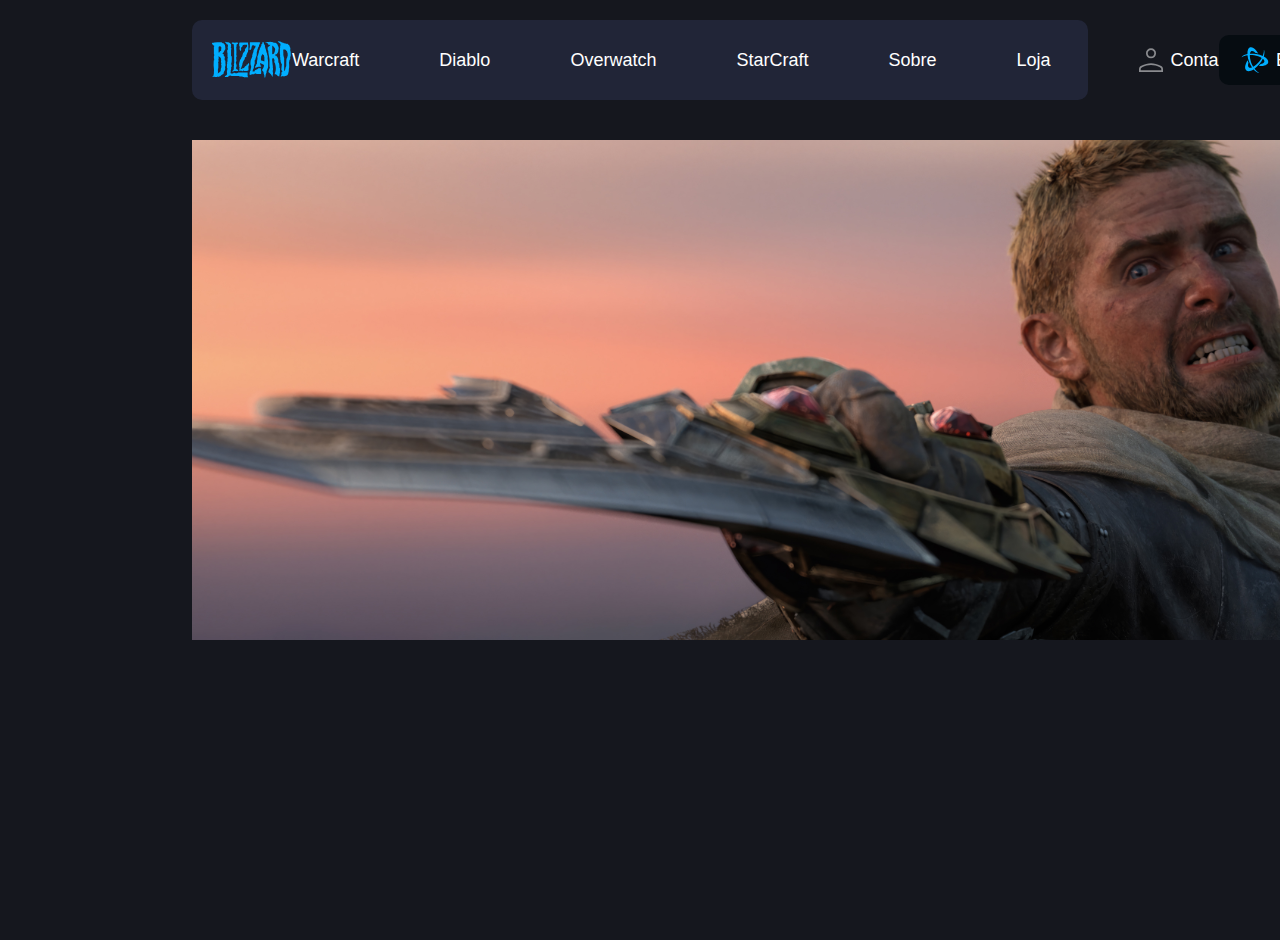
==== index.html @ a3da17a2 "Header e Iniciando Main" ====
<!DOCTYPE html>
<html lang="en">
<head>
    <meta charset="UTF-8">
    <meta http-equiv="X-UA-Compatible" content="IE=edge">
    <meta name="viewport" content="width=device-width, initial-scale=1.0">
    <link rel="stylesheet" href="./geral.css">
    <link rel="stylesheet" href="/styles/">
    <title>Blizzard</title>
</head>
<body>
    <header>
        <!-- Header com links de navegação, login e senha. -->
        <aside id="lado-esquerdo">
            <img id="logo-blizzard" src="./images/logo.svg" alt="">
        </aside>
        <ul>
            <li><a href="https://worldofwarcraft.blizzard.com/pt-br/" class="gameFonte">Warcraft</a></li>
            <li><a href="#" class="gameFonte">Diablo</a></li>
            <li><a href="#" class="gameFonte">Overwatch</a></li>
            <li><a href="#" class="gameFonte">StarCraft</a></li>
            <li><a href="#" class="mudaFonte">Sobre</a></li>
            <li><a href="#" class="mudaFonte">Loja</a></li>
            <li id="alinha-icone"><img src="/images/conta.svg" alt=""><a id="conta" href="#" class="mudaFonte">Conta</a></li>
        </ul>
        <aside id="lado-direito">
            <div id="content-button">
                <button id="button-donwload" type="submit"><img id="image-donwload" src="/images/logo2.svg" alt="Bot"><label id="text-button" class="mudaFonte">Baixe o Battle.net</label></button>
            </div>
        </aside>
    </header>
    <main>
        <!-- Corpo Principal da página, irá conter 3 itens para venda no carrossel -->
        <section class="banner"></section>
        <section id="games-box"></section>
    </main>
    <footer>

    </footer>
</body>
</html>
---- geral.css ----
*{
    margin: 0%;
    padding: 0%;
    font-family: 'Trebuchet MS', 'Lucida Sans Unicode', 'Lucida Grande', 'Lucida Sans', Arial, sans-serif;
    color: var(--corBranca);
}
:root{
    --corBranca:white;
    --corPreta:black;
    --corNavBar:#282d43cc;
    --corBackGroundNavBarButton:#060c11;
    --corBackGroundAll:#15171e;
    --corNavBar:#222639f2;
}
body{
    display: flex;
    flex-direction: column;
    background-color: var(--corBackGroundAll);
    align-items: center;
    justify-content: center;

}
/* INICIO HEADER */
header{
    display: flex;
    justify-content: space-between;
    border-radius: 10px;
    margin-top: 20px;
    width: 70%;
    height: 80px;
    background-color: var(--corNavBar);
}
#logo-blizzard{
    width: 80px;
    
}
ul{
gap: 80px;
display: flex;
align-items: center;
justify-content: center;
}
#user-image{
    display: flex;
    justify-content: center;
    align-items: center;
    text-align: center;
}
a,li{
    text-decoration: none;
    list-style-type: none;
}

#lado-esquerdo{
    display: flex;
    margin-left: 20px;
    align-items: center;
    justify-content: center;
}
nav{
    display: flex;
}
#lado-direito{
    margin-right:20px ;
    display: flex;
    align-items: center;
    justify-content: center;
}
#button-donwload{
    display: flex;
    align-items: center;
    justify-content: center;
    gap: 6px;
    background-color: var(--corBackGroundNavBarButton);
    border: none;
    width: 220px;
    height: 50px;
    border-radius: 10px;
}
#button-donwload:hover{
    background-color: #03002b;
}
a:hover{
    color: #ffffff50;
}
#image-donwload{
    width: 30px;
    
}
.gameFonte,.mudaFonte{
    font-size:18px;
}
#alinha-icone{
    display: flex;
   justify-content: center;
   align-items: center;
}
/* FIM HEADER */

/* INICIO MAIN */
main{
    margin-top: 40px;
    width: 70%;
    height: 800px;
    background-color: rgba(0, 0, 0, 0);
}
.banner{
   width: 1345px;
   height: 500px;
   background-image: url(/images/banner.svg);
   background-repeat: no-repeat;
   background-color: red;
}
 
/* FIM MAIN */
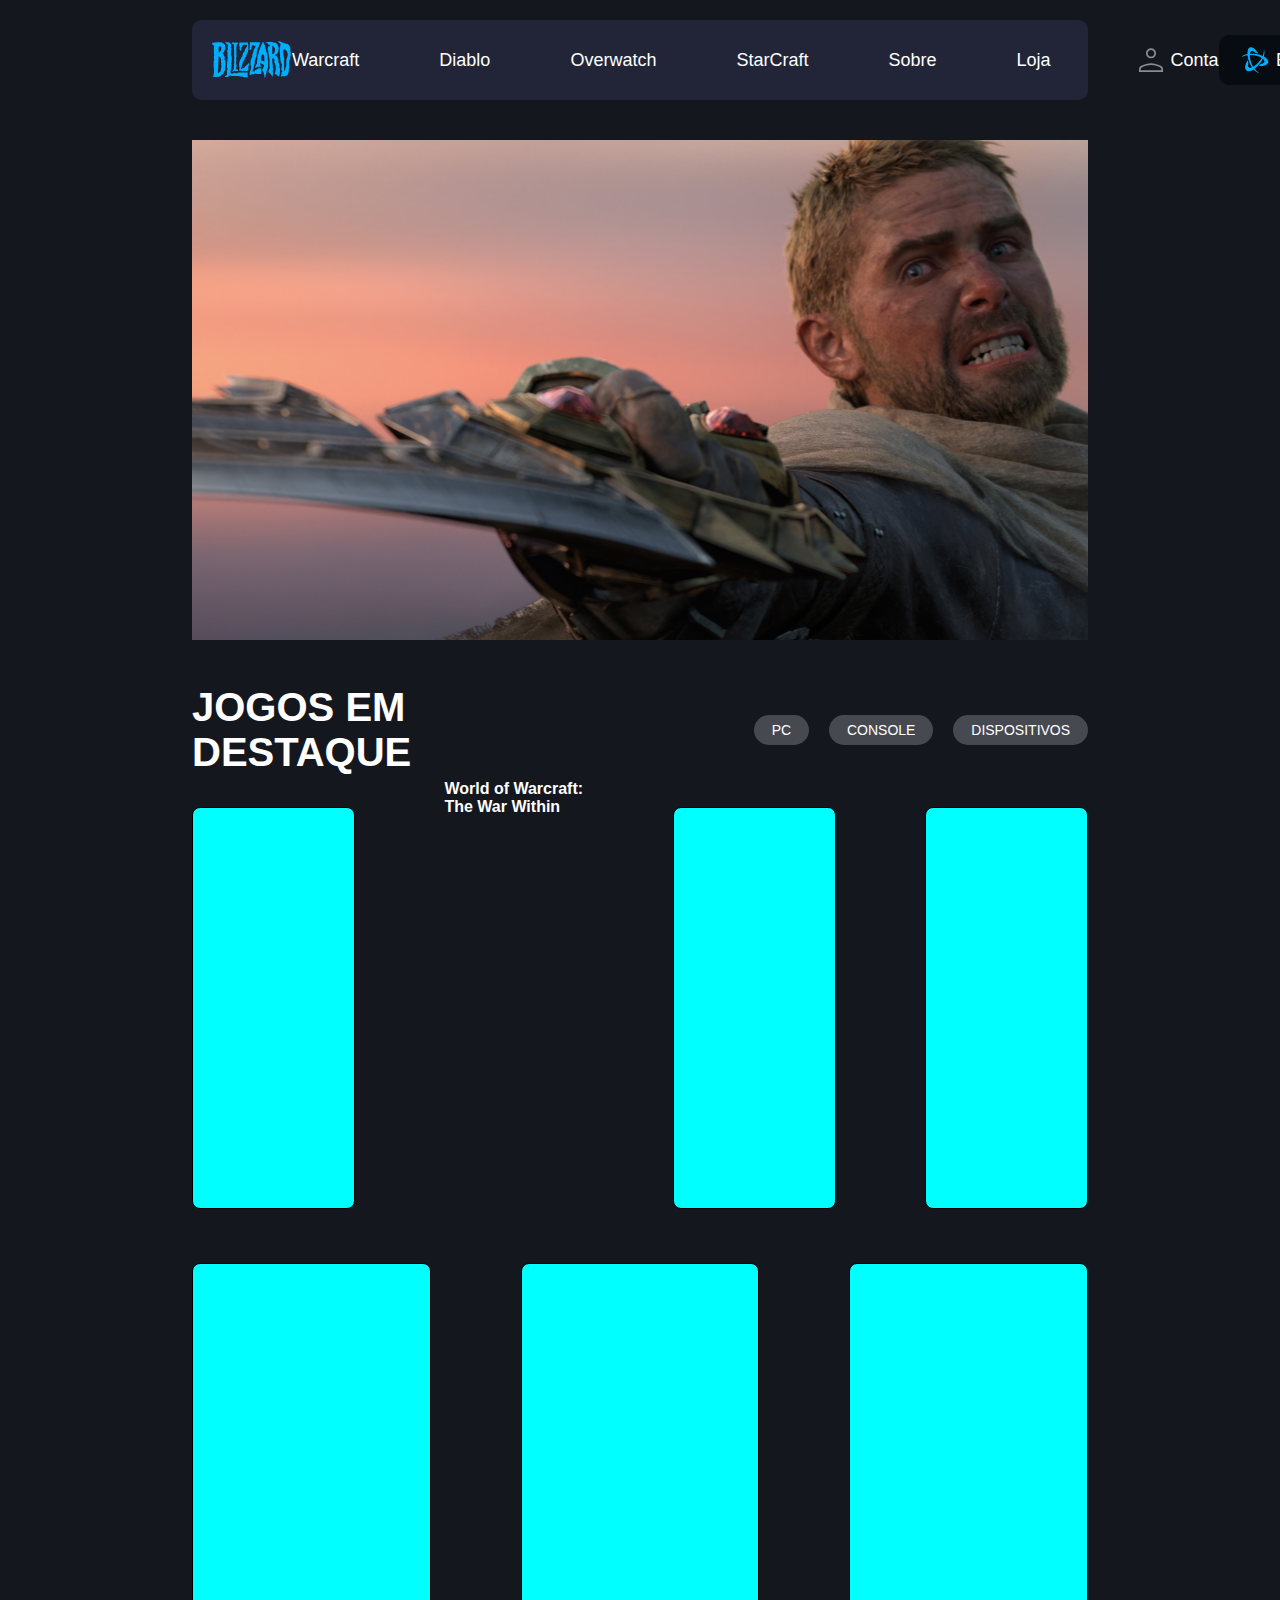
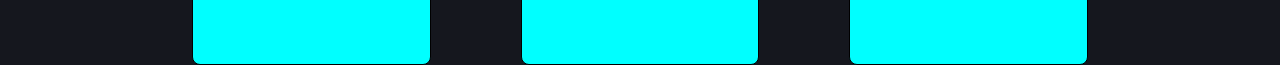
==== commit ff2564ad: "Iniciando box-card" ====
--- a/index.html
+++ b/index.html
@@ -32,7 +32,43 @@
     <main>
         <!-- Corpo Principal da página, irá conter 3 itens para venda no carrossel -->
         <section class="banner"></section>
-        <section id="games-box"></section>
+        <section id="games-box">
+            <div id="toop-side-tittle">
+                <aside id="jogosEmDestaque">
+                    <h1>JOGOS EM DESTAQUE</h1>
+                </aside>
+                <aside id="dispositivos">
+                    <p>PC</p>
+                    <p>CONSOLE</p>
+                    <p>DISPOSITIVOS</p>
+                </aside>
+            </div>
+        <div id="container-box">
+            <div class="containers-box">
+                <div class="box-card"></div>
+                <div class="text-box">
+                    <h4>World of Warcraft: The War Within</h4>
+                  </div>
+                <div class="box-card">
+
+                </div>
+                <div class="box-card">
+
+                </div>
+            </div>
+            <div class="containers-box">    
+                <div class="box-card">
+
+                </div>
+                <div class="box-card">
+
+                </div>
+                <div class="box-card">
+
+                </div>
+            </div>
+        </div>
+        </section>
     </main>
     <footer>
 
--- a/geral.css
+++ b/geral.css
@@ -78,7 +78,7 @@
     border-radius: 10px;
 }
 #button-donwload:hover{
-    background-color: #03002b;
+    background-color: #04003d;
 }
 a:hover{
     color: #ffffff50;
@@ -105,11 +105,76 @@
     background-color: rgba(0, 0, 0, 0);
 }
 .banner{
-   width: 1345px;
+   width: 100%;
    height: 500px;
    background-image: url(/images/banner.svg);
    background-repeat: no-repeat;
-   background-color: red;
+   background-position: center;
+   background-size: cover;
+   
 }
+#toop-side-tittle{
+    display: flex;
+    justify-content: space-between;
+    margin-top: 40px;
+    width: 100%;
+    height: 100px;
+    background-color:var(--corBackGroundAll);
+}
+ #jogosEmDestaque{
+    display: flex;
+    justify-content: flex-start;
+    align-items: center;
+    width: 40%;
+    height: 100px;
+    background-color: var(--corBackGroundAll);
+ }
+ #jogosEmDestaque h1{
+    font-size: 40px;
+ }
+ #dispositivos{
+    display: flex;
+    justify-content: flex-end;
+    align-items: center;
+    gap: 20px;
+    width: 40%;
+    height: 100px;
+    font-size: 14px;
+    background-color:var(--corBackGroundAll);
+    
+ }
+ p{
+    display: flex;
+    align-items:center;
+    justify-content: center;
+    text-align: center;
+    padding:2% 5%;
+    background-color: rgba(240, 248, 255, 0.226);
+    border-radius: 20px;
+ }
+ #dispositivos p:hover{
+    cursor: pointer;
+    background-color: rgba(255, 255, 255, 0.541);
+ }
+ /* CONTAINER BOX */
+ #container-box{
+    display: block;
  
+ }
+ .containers-box{
+    display: flex;
+    gap: 10%;
+    justify-content: center;
+    margin-bottom: 3%;
+ }
+ 
+ .box-card{
+    margin-top: 3%;
+    width: 300px;
+    height: 400px;
+    border-radius: 8px;
+    background-color: aqua;
+    border: solid 1px black;
+ }
+ /* FIM CONTAINER BOX */
 /* FIM MAIN */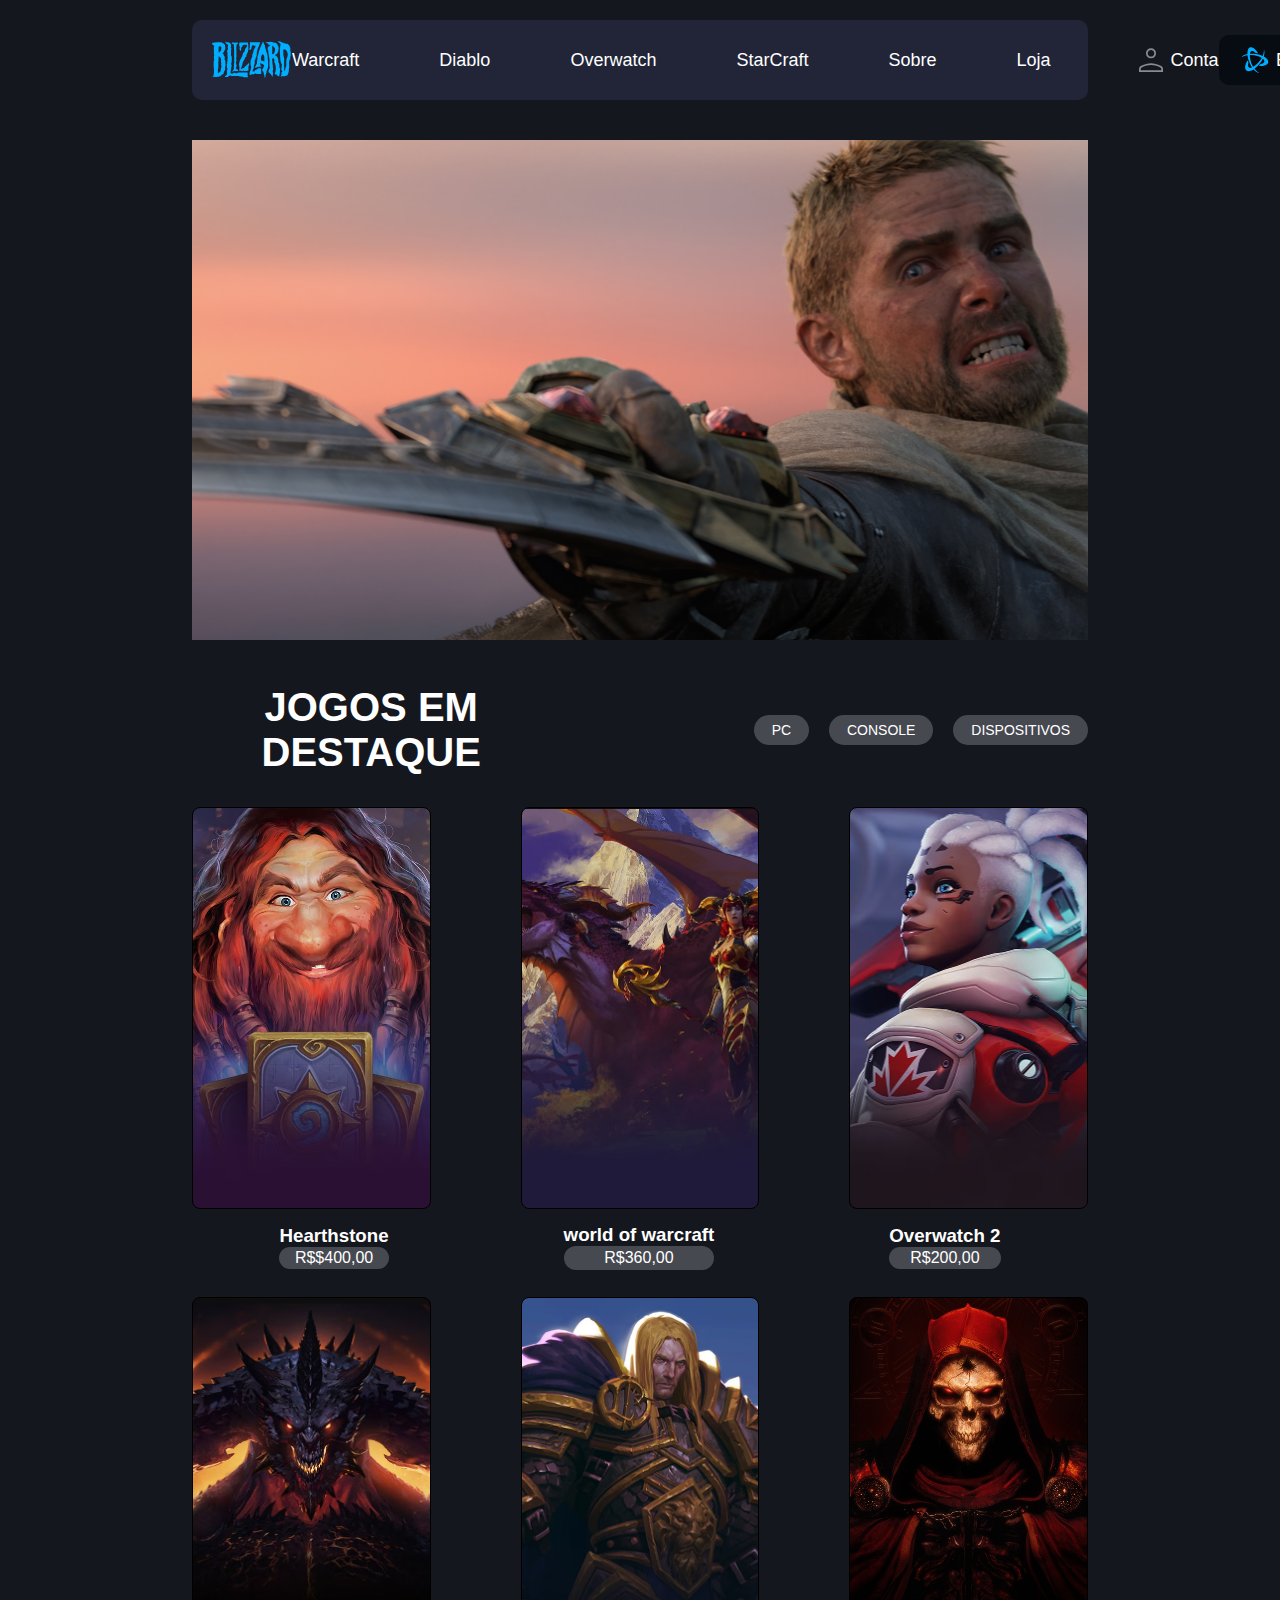
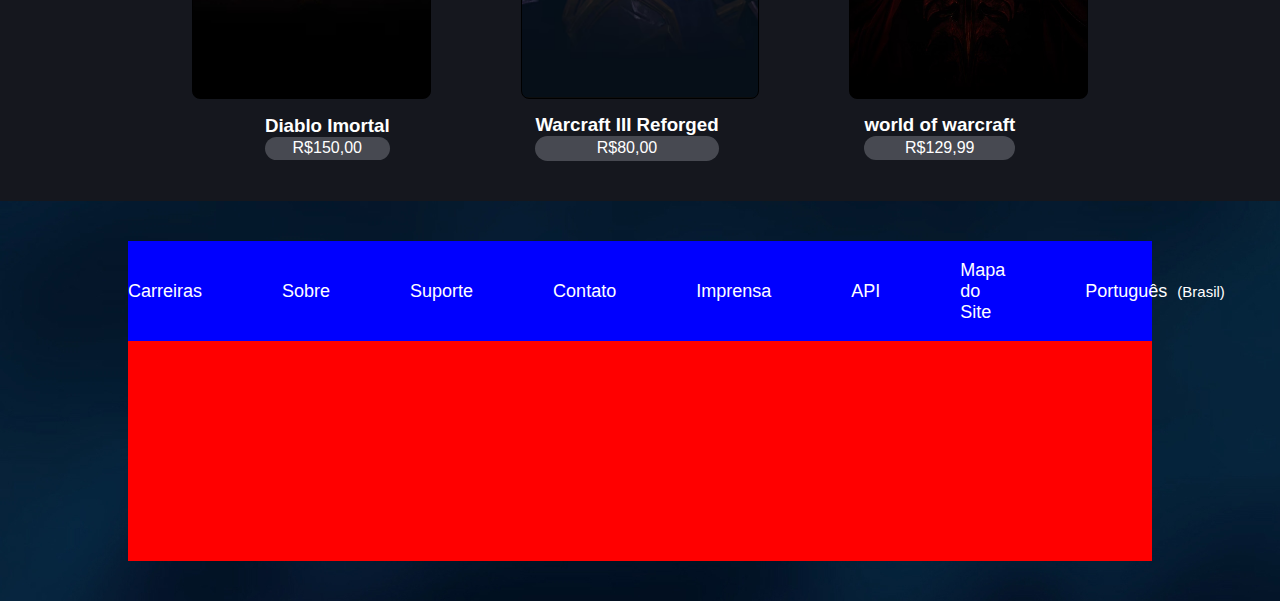
==== commit 507f26a2: "Cards criados e iniciando footer" ====
--- a/index.html
+++ b/index.html
@@ -4,8 +4,8 @@
     <meta charset="UTF-8">
     <meta http-equiv="X-UA-Compatible" content="IE=edge">
     <meta name="viewport" content="width=device-width, initial-scale=1.0">
-    <link rel="stylesheet" href="./geral.css">
-    <link rel="stylesheet" href="/styles/">
+    <link rel="stylesheet" href="geral.css">
+    <link rel="stylesheet" href="/styles/index.css">
     <title>Blizzard</title>
 </head>
 <body>
@@ -43,35 +43,48 @@
                     <p>DISPOSITIVOS</p>
                 </aside>
             </div>
-        <div id="container-box">
-            <div class="containers-box">
-                <div class="box-card"></div>
-                <div class="text-box">
-                    <h4>World of Warcraft: The War Within</h4>
-                  </div>
-                <div class="box-card">
-
-                </div>
-                <div class="box-card">
-
-                </div>
-            </div>
-            <div class="containers-box">    
-                <div class="box-card">
-
-                </div>
-                <div class="box-card">
-
-                </div>
-                <div class="box-card">
-
-                </div>
-            </div>
-        </div>
+        <section class="container-box">
+            <!-- 1° linha de cards -->
+                <div class="box-card"id="card-01"></div>
+                <div class="box-card"id="card-02"></div>
+                <div class="box-card"id="card-03"></div>
         </section>
+        <section id="container-text-description">
+            <div class="text-description"><h3>Hearthstone   </h3><p>R$$400,00</p></div>
+            <div class="text-description"><h3>world of warcraft</h3><p>R$360,00</p></div>
+            <div class="text-description"><h3>Overwatch 2</h3><p>R$200,00</p></div> 
+        </section>
+        <section class="container-box">
+            <div class="box-card" id="card-04"></div>
+            <div class="box-card" id="card-05"></div>
+            <div class="box-card" id="card-06"></div>
+        </section>
+        <section id="container-text-description">
+            <div class="text-description"><h3>Diablo Imortal</h3><p>R$150,00</p></div>
+            <div class="text-description"><h3>Warcraft III Reforged</h3><p>R$80,00</p></div>
+            <div class="text-description"><h3>world of warcraft</h3><p>R$129,99</p></div>  
+        </section>
+    </section>
     </main>
     <footer>
+        <section id="content-footer">
+            <div id="top-text-footer">
+                <nav>
+                    <ul>
+                        <li>Carreiras</li>
+                        <li>Sobre</li>
+                        <li>Suporte</li>
+                        <li>Contato</li>
+                        <li>Imprensa</li>
+                        <li>API</li>
+                        <li>Mapa do Site</li>
+                        <li id="idioma">Português <span>(Brasil)</span></li>
+                    </ul>
+                </nav>
+            </div>
+        </section>
+    </footer> 
+    
+</body>
 
-    </footer>
-</body>
-</html>+</html>
--- a/geral.css
+++ b/geral.css
@@ -97,84 +97,40 @@
 }
 /* FIM HEADER */
 
-/* INICIO MAIN */
-main{
-    margin-top: 40px;
-    width: 70%;
-    height: 800px;
-    background-color: rgba(0, 0, 0, 0);
+/* INICIO FOOTER */
+footer{
+    margin-top:40px;
+    background-image: url(./images/Desktop_Blizz_Footer.jpg);
+    display: flex;
+    justify-content: center;
+    align-items: center;
+    width: 100%;
+    height: 400px;
+    background-color:aqua;
 }
-.banner{
-   width: 100%;
-   height: 500px;
-   background-image: url(/images/banner.svg);
-   background-repeat: no-repeat;
-   background-position: center;
-   background-size: cover;
-   
+#content-footer{
+    width: 80%;
+    height: 80%;
+    background-color: rgb(255, 0, 0);
 }
-#toop-side-tittle{
+#top-text-footer{
+    font-size: 18px;
     display: flex;
-    justify-content: space-between;
-    margin-top: 40px;
     width: 100%;
     height: 100px;
-    background-color:var(--corBackGroundAll);
+    background-color: blue;
 }
- #jogosEmDestaque{
+span{
+    font-size: 15px;
+    margin-left: 10px;
+}
+nav{
     display: flex;
-    justify-content: flex-start;
+}
+ul,li{
+    display: flex;
+    justify-content: center;
     align-items: center;
-    width: 40%;
-    height: 100px;
-    background-color: var(--corBackGroundAll);
- }
- #jogosEmDestaque h1{
-    font-size: 40px;
- }
- #dispositivos{
-    display: flex;
-    justify-content: flex-end;
-    align-items: center;
-    gap: 20px;
-    width: 40%;
-    height: 100px;
-    font-size: 14px;
-    background-color:var(--corBackGroundAll);
-    
- }
- p{
-    display: flex;
-    align-items:center;
-    justify-content: center;
-    text-align: center;
-    padding:2% 5%;
-    background-color: rgba(240, 248, 255, 0.226);
-    border-radius: 20px;
- }
- #dispositivos p:hover{
-    cursor: pointer;
-    background-color: rgba(255, 255, 255, 0.541);
- }
- /* CONTAINER BOX */
- #container-box{
-    display: block;
- 
- }
- .containers-box{
-    display: flex;
-    gap: 10%;
-    justify-content: center;
-    margin-bottom: 3%;
- }
- 
- .box-card{
-    margin-top: 3%;
-    width: 300px;
-    height: 400px;
-    border-radius: 8px;
-    background-color: aqua;
-    border: solid 1px black;
- }
- /* FIM CONTAINER BOX */
-/* FIM MAIN */+}
+
+/* FIM FOOTER */--- a/styles/index.css
+++ b/styles/index.css
@@ -0,0 +1,141 @@
+/* INICIO MAIN */
+main{
+    margin-top: 40px;
+    width: 70%;
+    background-color: rgba(0, 0, 0, 0);
+}
+.banner{
+   width: 100%;
+   height: 500px;
+   background-image: url(/images/banner.svg);
+   background-repeat: no-repeat;
+   background-position: center;
+   background-size: cover;
+   
+}
+#toop-side-tittle{
+    display: flex;
+    justify-content: space-between;
+    margin-top: 40px;
+    width: 100%;
+    height: 100px;
+    background-color:var(--corBackGroundAll);
+}
+ #jogosEmDestaque{
+    display: flex;
+    justify-content: flex-start;
+    align-items: center;
+    width: 40%;
+    height: 100px;
+    background-color: var(--corBackGroundAll);
+ }
+ #jogosEmDestaque h1{
+    font-size: 40px;
+ }
+ #dispositivos{
+    display: flex;
+    justify-content: flex-end;
+    align-items: center;
+    gap: 20px;
+    width: 40%;
+    height: 100px;
+    font-size: 14px;
+    background-color:var(--corBackGroundAll);
+    
+ }
+ p{
+    display: flex;
+    align-items:center;
+    justify-content: center;
+    text-align: center;
+    padding:2% 5%;
+    background-color: rgba(240, 248, 255, 0.226);
+    border-radius: 20px;
+ }
+ #dispositivos p:hover{
+    cursor: pointer;
+    background-color: rgba(255, 255, 255, 0.541);
+ }
+ /* CONTAINER BOX */
+ 
+/* INSERINDO IMAGENS */
+#card-01{
+
+    background-image:url(/images/bannerHearth.png) ;
+    background-position: top;
+    background-repeat: no-repeat;
+    background-size: cover;
+}
+#card-02{
+    background-image:url(/images/banner-warcraft.png) ;
+    background-position:center;
+    background-repeat: no-repeat;
+    background-size: cover;
+}
+
+#card-03{
+    background-image: url(/images/overwatch2-banner.png);
+    background-position:center;
+    background-repeat: no-repeat;
+    background-size: cover;
+
+}
+
+#card-04{
+    background-image: url(/images/diabloIv-banner.png);
+    background-position:center;
+    background-repeat: no-repeat;
+    background-size: cover;
+}
+#card-05{
+    background-image: url(/images/warcraftReforgetbanner.png);
+    background-position:center;
+    background-repeat: no-repeat;
+    background-size: cover;
+}
+#card-06{
+    background-image: url(/images/diabloIIRessurrected.png);
+    background-position:center;
+    background-repeat: no-repeat;
+    background-size: cover;
+}
+
+/* FINALIZANDO IMAGENS */
+.container-box{
+    width: 100%;
+    display: flex;
+    justify-content: center;
+    align-items: center;
+    gap: 10%;
+ }
+ .box-card{
+    display: flex;
+    margin-top: 3%;
+    width: 300px;
+    height: 400px;
+    border-radius: 8px;
+    border: solid 1px black;
+}
+#container-text-description{
+    display: flex;
+    justify-content: space-around;
+    align-items: center;
+    text-align: center;
+    width: 100%;
+    margin-top:15px;
+    background-color:var(--corBackGroundAll);
+}
+.text-description{
+flex-direction:column;
+}
+#games-box{
+    width: 100%;
+    display: flex;
+    flex-direction: column;
+    text-align: center;
+    justify-content: center;
+}
+
+
+ /* FIM CONTAINER BOX */
+/* FIM MAIN */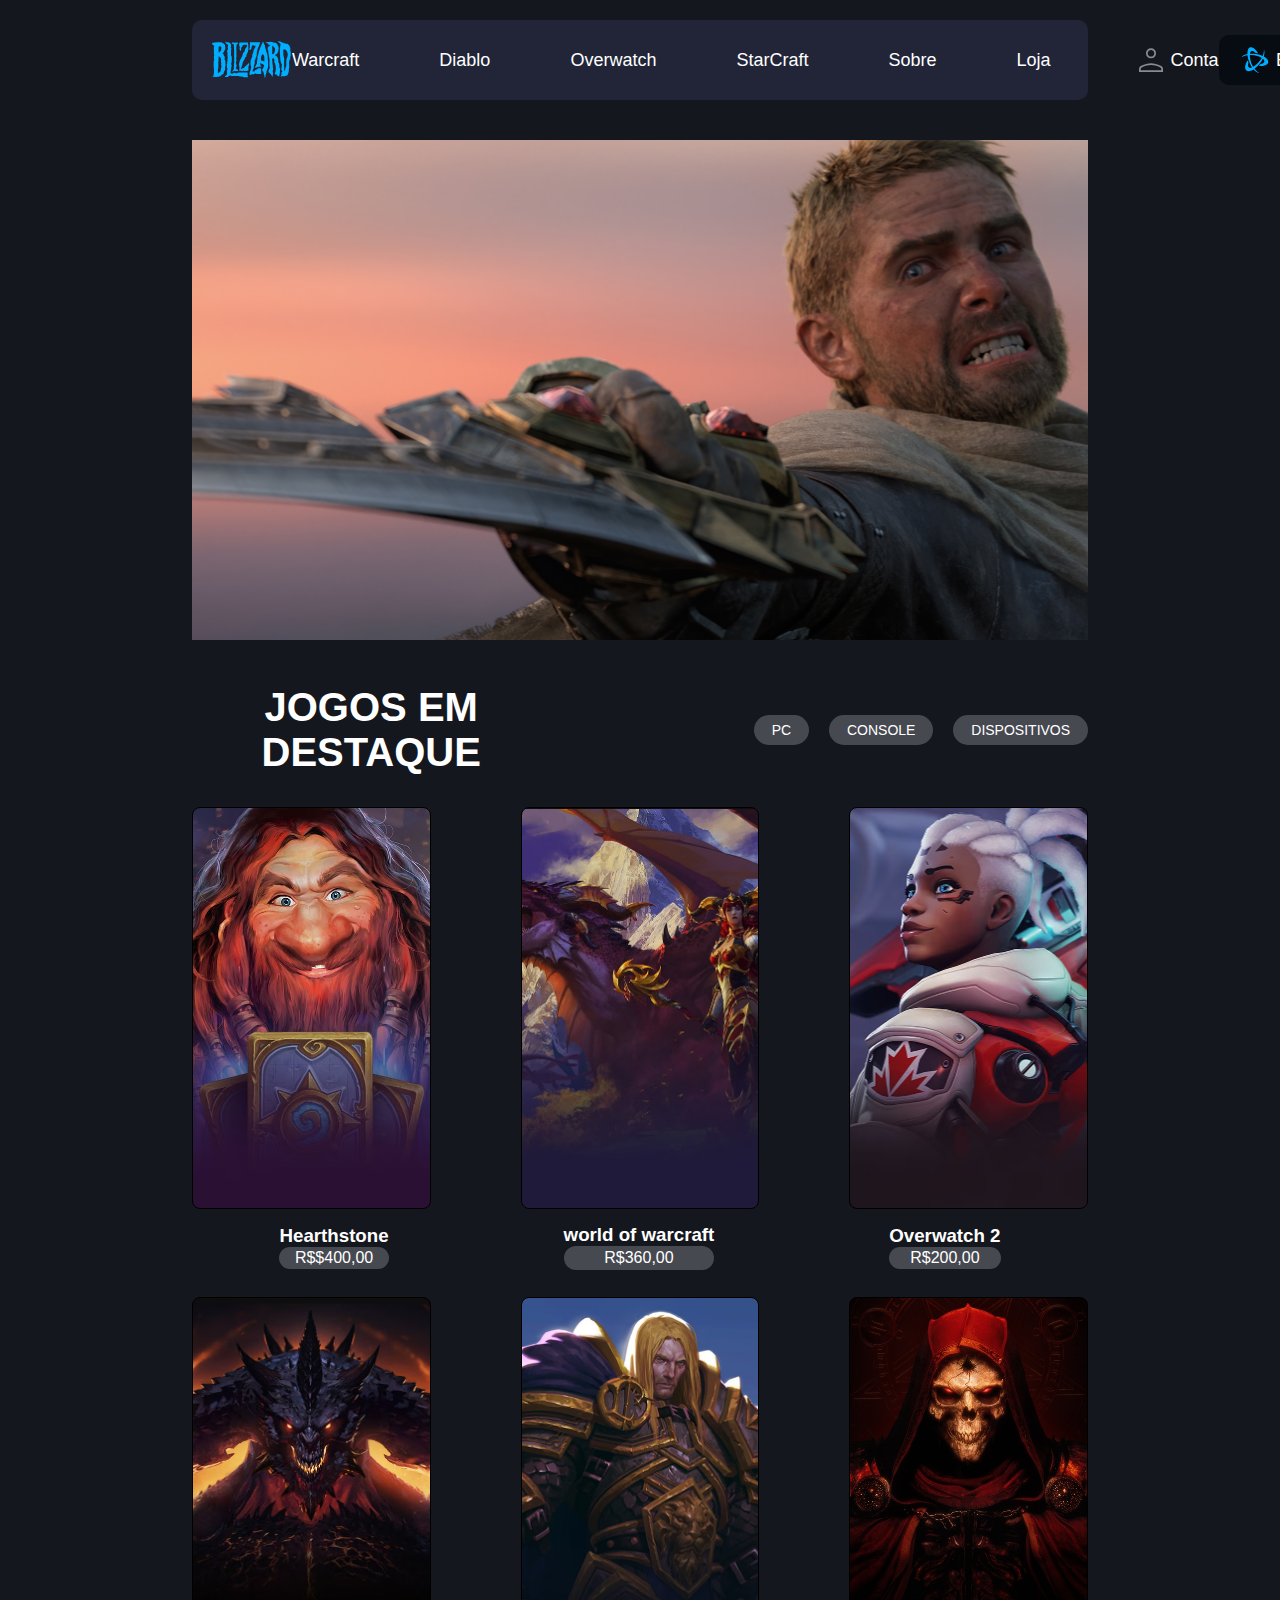
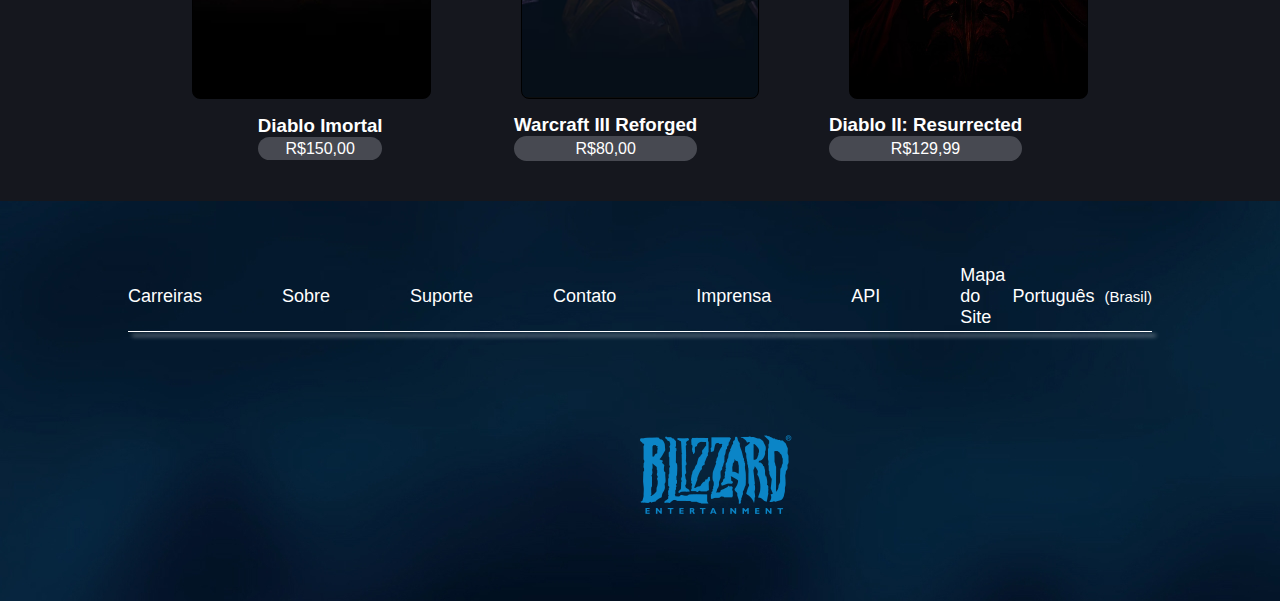
==== commit 9b74283d: "Finalizando fotter e tela de login" ====
--- a/index.html
+++ b/index.html
@@ -1,12 +1,12 @@
 <!DOCTYPE html>
-<html lang="en">
+<html lang="pt-br">
 <head>
     <meta charset="UTF-8">
     <meta http-equiv="X-UA-Compatible" content="IE=edge">
     <meta name="viewport" content="width=device-width, initial-scale=1.0">
     <link rel="stylesheet" href="geral.css">
     <link rel="stylesheet" href="/styles/index.css">
-    <title>Blizzard</title>
+    <title>Blizzard Entreteriment</title>
 </head>
 <body>
     <header>
@@ -21,7 +21,7 @@
             <li><a href="#" class="gameFonte">StarCraft</a></li>
             <li><a href="#" class="mudaFonte">Sobre</a></li>
             <li><a href="#" class="mudaFonte">Loja</a></li>
-            <li id="alinha-icone"><img src="/images/conta.svg" alt=""><a id="conta" href="#" class="mudaFonte">Conta</a></li>
+            <li><img src="/images/conta.svg" alt=""><a id="conta" href="./pages/login.html" class="mudaFonte">Conta</a></li>
         </ul>
         <aside id="lado-direito">
             <div id="content-button">
@@ -32,37 +32,40 @@
     <main>
         <!-- Corpo Principal da página, irá conter 3 itens para venda no carrossel -->
         <section class="banner"></section>
-        <section id="games-box">
-            <div id="toop-side-tittle">
-                <aside id="jogosEmDestaque">
-                    <h1>JOGOS EM DESTAQUE</h1>
-                </aside>
-                <aside id="dispositivos">
-                    <p>PC</p>
-                    <p>CONSOLE</p>
-                    <p>DISPOSITIVOS</p>
-                </aside>
-            </div>
+            <section id="games-box">
+                <div id="toop-side-tittle">
+                    <aside id="jogosEmDestaque">
+                        <h1>JOGOS EM DESTAQUE</h1>
+                    </aside>
+                    <aside id="dispositivos">
+                        <p>PC</p>
+                        <p>CONSOLE</p>
+                        <p>DISPOSITIVOS</p>
+                    </aside>
+                </div>
         <section class="container-box">
-            <!-- 1° linha de cards -->
+            <!-- 1° row cards -->
                 <div class="box-card"id="card-01"></div>
                 <div class="box-card"id="card-02"></div>
                 <div class="box-card"id="card-03"></div>
         </section>
+        <!-- Description cards -->
         <section id="container-text-description">
-            <div class="text-description"><h3>Hearthstone   </h3><p>R$$400,00</p></div>
+            <div class="text-description"><h3>Hearthstone</h3><p>R$$400,00</p></div>
             <div class="text-description"><h3>world of warcraft</h3><p>R$360,00</p></div>
             <div class="text-description"><h3>Overwatch 2</h3><p>R$200,00</p></div> 
         </section>
+        <!-- 2° row cards -->
         <section class="container-box">
             <div class="box-card" id="card-04"></div>
             <div class="box-card" id="card-05"></div>
             <div class="box-card" id="card-06"></div>
         </section>
+        <!-- Description cards -->
         <section id="container-text-description">
             <div class="text-description"><h3>Diablo Imortal</h3><p>R$150,00</p></div>
             <div class="text-description"><h3>Warcraft III Reforged</h3><p>R$80,00</p></div>
-            <div class="text-description"><h3>world of warcraft</h3><p>R$129,99</p></div>  
+            <div class="text-description"><h3>Diablo II: Resurrected</h3><p>R$129,99</p></div>  
         </section>
     </section>
     </main>
@@ -78,13 +81,19 @@
                         <li>Imprensa</li>
                         <li>API</li>
                         <li>Mapa do Site</li>
-                        <li id="idioma">Português <span>(Brasil)</span></li>
                     </ul>
                 </nav>
+                <aside id="idioma">
+                    <a href="#" id="idioma">Português<span>(Brasil)</span></a>
+                </aside>
+            </div>
+            <div id="row-footer"></div>
+            <div id="mid-footer">
+                <aside id="right-side-footer">
+
+                </aside>
             </div>
         </section>
-    </footer> 
-    
+     </footer> 
 </body>
-
 </html>
--- a/geral.css
+++ b/geral.css
@@ -104,21 +104,30 @@
     display: flex;
     justify-content: center;
     align-items: center;
+    flex-direction: column;
     width: 100%;
     height: 400px;
     background-color:aqua;
 }
 #content-footer{
+    display: block;
     width: 80%;
     height: 80%;
-    background-color: rgb(255, 0, 0);
+    background-color: rgba(255, 0, 0, 0);
 }
 #top-text-footer{
+    display: flex;
+    justify-content: space-between;
     font-size: 18px;
+    margin-top: 20px;
+    width: 100%;
+    height: 70px;
+    background-color: rgba(0, 0, 255, 0);
+}
+#idioma{
     display: flex;
-    width: 100%;
-    height: 100px;
-    background-color: blue;
+    justify-content: center;
+    align-items: center;
 }
 span{
     font-size: 15px;
@@ -133,4 +142,32 @@
     align-items: center;
 }
 
+li:hover{
+    color:#ffffff50; 
+    cursor: pointer;
+
+}
+#row-footer{
+    display:flex;
+    width: 100%;
+    height: 1px;
+    box-shadow: 4px 4px 4px white;
+    background-color: rgb(255, 255, 255);
+}
+#mid-footer{
+    margin-top: 20px;
+    width: 100%;
+    height: 100px;
+}
+#right-side-footer{
+    width:100%;
+    height: 100px;
+    margin-left: 50%;
+    margin-top: 10%;
+    background-color:transparent;
+    background-image: url(./images/blizz_blue_logo.png);
+    background-repeat: no-repeat;
+    background-color: rgba(250, 235, 215, 0);
+}
+
 /* FIM FOOTER */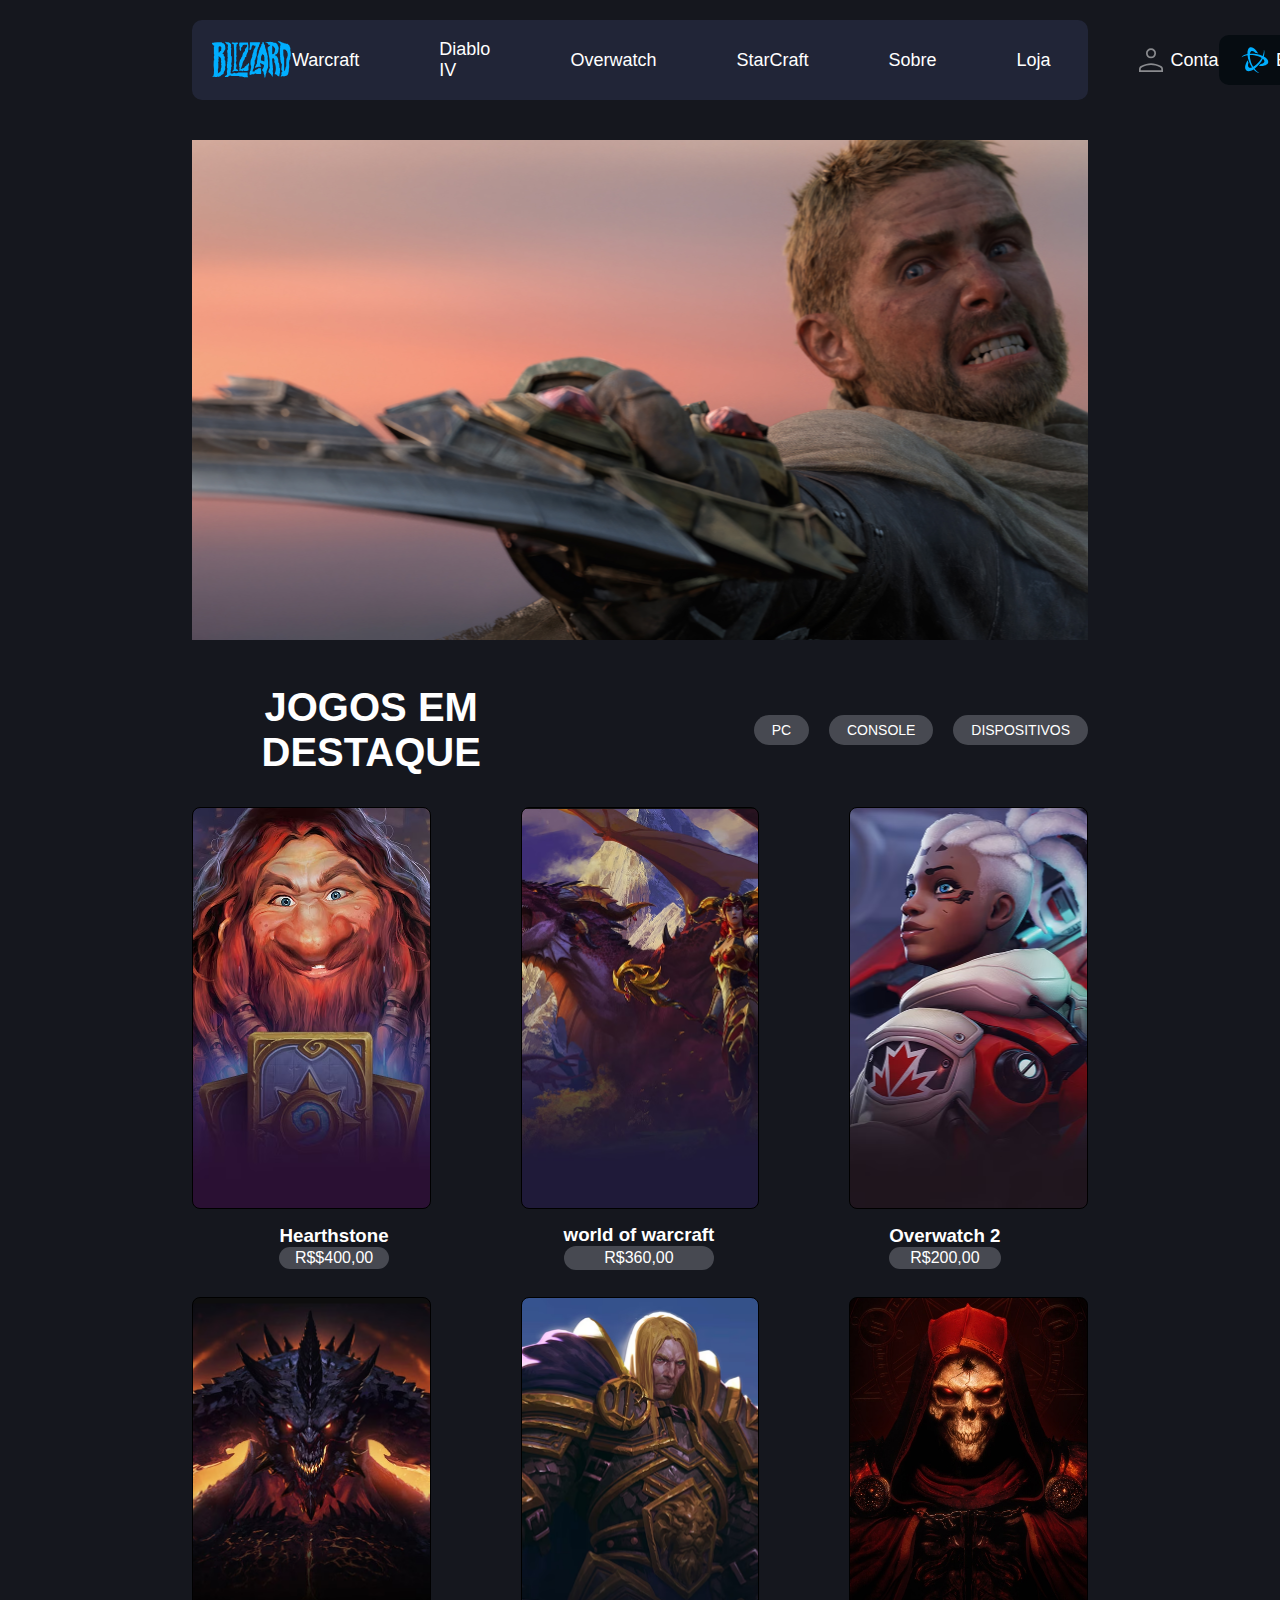
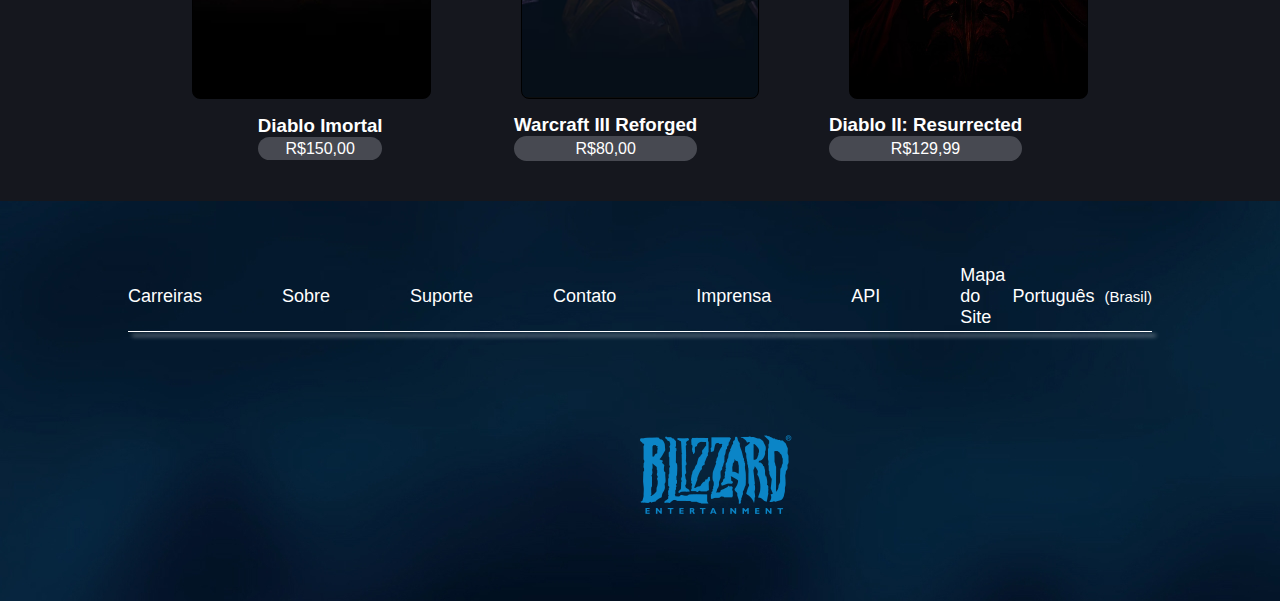
==== commit 3b8b0052: "Finalizando tela de login e cadastro" ====
--- a/index.html
+++ b/index.html
@@ -16,12 +16,12 @@
         </aside>
         <ul>
             <li><a href="https://worldofwarcraft.blizzard.com/pt-br/" class="gameFonte">Warcraft</a></li>
-            <li><a href="#" class="gameFonte">Diablo</a></li>
-            <li><a href="#" class="gameFonte">Overwatch</a></li>
-            <li><a href="#" class="gameFonte">StarCraft</a></li>
+            <li><a href="https://diablo4.blizzard.com/pt-br/" class="gameFonte">Diablo IV</a></li>
+            <li><a href="https://overwatch.blizzard.com/pt-br/" class="gameFonte">Overwatch</a></li>
+            <li><a href="https://starcraft2.blizzard.com/pt-br/" class="gameFonte">StarCraft</a></li>
             <li><a href="#" class="mudaFonte">Sobre</a></li>
             <li><a href="#" class="mudaFonte">Loja</a></li>
-            <li><img src="/images/conta.svg" alt=""><a id="conta" href="./pages/login.html" class="mudaFonte">Conta</a></li>
+            <li><img src="/images/conta.svg"><a id="conta" href="./pages/login.html" class="mudaFonte">Conta</a></li>
         </ul>
         <aside id="lado-direito">
             <div id="content-button">
